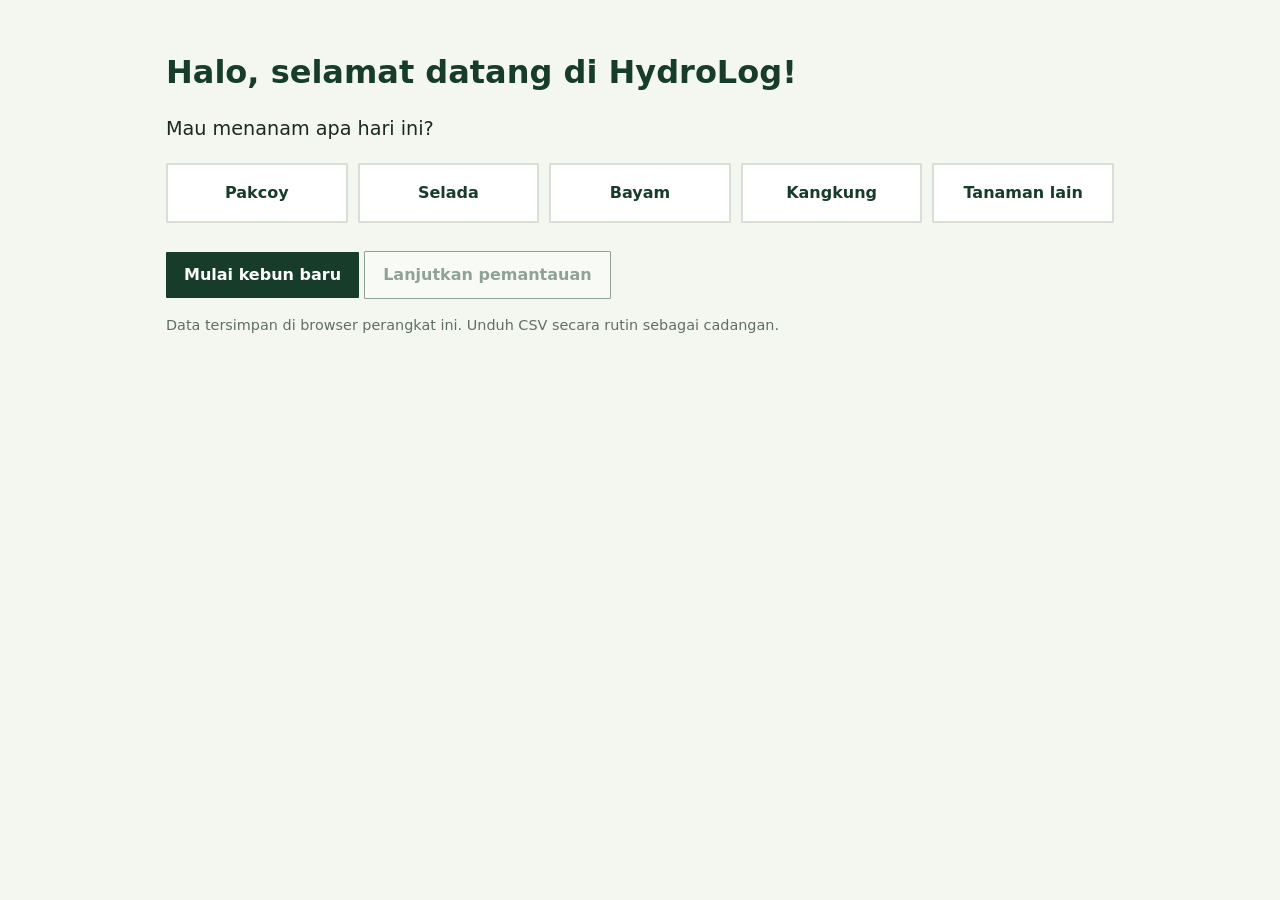
==== index.html @ 3993d4eb "Add files via upload" ====
<!DOCTYPE html><html lang="id"><head><meta charset="utf-8"><meta name="viewport" content="width=device-width,initial-scale=1"><title>HydroLog</title><link rel="stylesheet" href="style.css"></head>
<body><main style="padding-top:40px">
<h1 style="font-size:2rem;color:#173D2A">Halo, selamat datang di HydroLog!</h1>
<p style="font-size:1.2rem">Mau menanam apa hari ini?</p>
<div class="pl">
<a href="setup.html?t=Pakcoy">Pakcoy</a><a href="setup.html?t=Selada">Selada</a><a href="setup.html?t=Bayam">Bayam</a><a href="setup.html?t=Kangkung">Kangkung</a><a href="setup.html">Tanaman lain</a></div>
<p><a class="b" href="setup.html">Mulai kebun baru</a> <a id="lanjut" class="b l" href="dashboard.html">Lanjutkan pemantauan</a></p>
<p class="m">Data tersimpan di browser perangkat ini. Unduh CSV secara rutin sebagai cadangan.</p></main>
<script src="app.js"></script><script>if(!load().garden)$('lanjut').className='b l off'</script></body></html>
---- style.css ----
:root{--pri:#173D2A;--sec:#A8D5A2;--bg:#F3F7F0;--ink:#1b2a21;--mut:#5f6f64;--line:#d7e0d2;--ok:#3f9b57;--warn:#e0b030;--bad:#c94a3a;--blue:#3b7dd8;--off:#c9d1c4}
*{box-sizing:border-box}
body{margin:0;background:var(--bg);color:var(--ink);font:16px/1.5 system-ui,-apple-system,"Segoe UI",Roboto,sans-serif}
header{background:var(--pri);display:flex;flex-wrap:wrap;align-items:center;gap:6px 18px;padding:10px 16px}
.br{color:var(--sec);font-weight:700;font-size:1.2rem;text-decoration:none}
nav{display:flex;gap:4px;flex-wrap:wrap}nav a{color:#fff;text-decoration:none;padding:6px 12px;border-radius:1px}nav a.on{background:var(--sec);color:var(--pri);font-weight:600}
main{max-width:980px;margin:0 auto;padding:16px}
h1{font-size:1.6rem;margin:8px 0}h2{font-size:1.1rem;margin:22px 0 10px}
.c{background:#fff;border-radius:1px;padding:16px;margin-bottom:14px;box-shadow:0 1px 4px rgba(23,61,42,.1)}
.g{display:grid;grid-template-columns:repeat(auto-fit,minmax(150px,1fr));gap:12px}
.s b{display:block;font-size:1.6rem;color:var(--pri)}.m{color:var(--mut);font-size:.9rem}
label{display:block;font-size:.85rem;font-weight:600;margin:10px 0 4px}
input,select,textarea{width:100%;padding:10px;font:inherit;border:1px solid var(--line);border-radius:1px;background:#fff;color:var(--ink)}
.r2{display:grid;grid-template-columns:1fr 1fr;gap:10px}.r3{display:grid;grid-template-columns:2fr 1fr 1fr;gap:8px}
button,.b{display:inline-block;padding:11px 18px;font:inherit;font-weight:600;border:0;border-radius:1px;background:var(--pri);color:#fff;cursor:pointer;text-decoration:none;margin-top:12px}
.b.l,button.l{background:#fff;color:var(--pri);border:1px solid var(--pri)}button.x{background:none;color:var(--bad);padding:2px 8px;margin:0;font-size:.85rem}
.off{opacity:.45;pointer-events:none}
:focus-visible{outline:3px solid var(--warn);outline-offset:2px}
.pl{display:grid;grid-template-columns:repeat(auto-fit,minmax(130px,1fr));gap:10px}
.pl a{background:#fff;border:2px solid var(--line);border-radius:1px;padding:16px;text-align:center;font-weight:600;color:var(--pri);text-decoration:none}.pl a:hover{border-color:var(--pri);background:var(--sec)}
.mp{display:grid;gap:6px;margin-bottom:6px}
.mp button{margin:0;padding:8px 0;border-radius:1px;color:#fff;font-size:.8rem;min-width:0}
.mp button.sel{outline:3px solid var(--pri);outline-offset:1px}
.sehat{background:var(--ok)}.waspada{background:var(--warn);color:#222!important}.kritis{background:var(--bad)}.dipanen{background:var(--blue)}.kosong{background:var(--off);color:#222!important}
.lg span{display:inline-block;width:12px;height:12px;border-radius:1px;margin:0 4px 0 12px;vertical-align:middle}
table{width:100%;border-collapse:collapse;font-size:.9rem}th,td{text-align:left;padding:7px 6px;border-bottom:1px solid var(--line)}.t{overflow-x:auto}
.w{color:var(--bad);font-weight:600}
.tl{border-left:3px solid var(--sec);padding-left:12px;margin:0 0 12px 4px}
@media(max-width:560px){.r3{grid-template-columns:1fr 1fr}.r3 input:first-child{grid-column:1/3}}
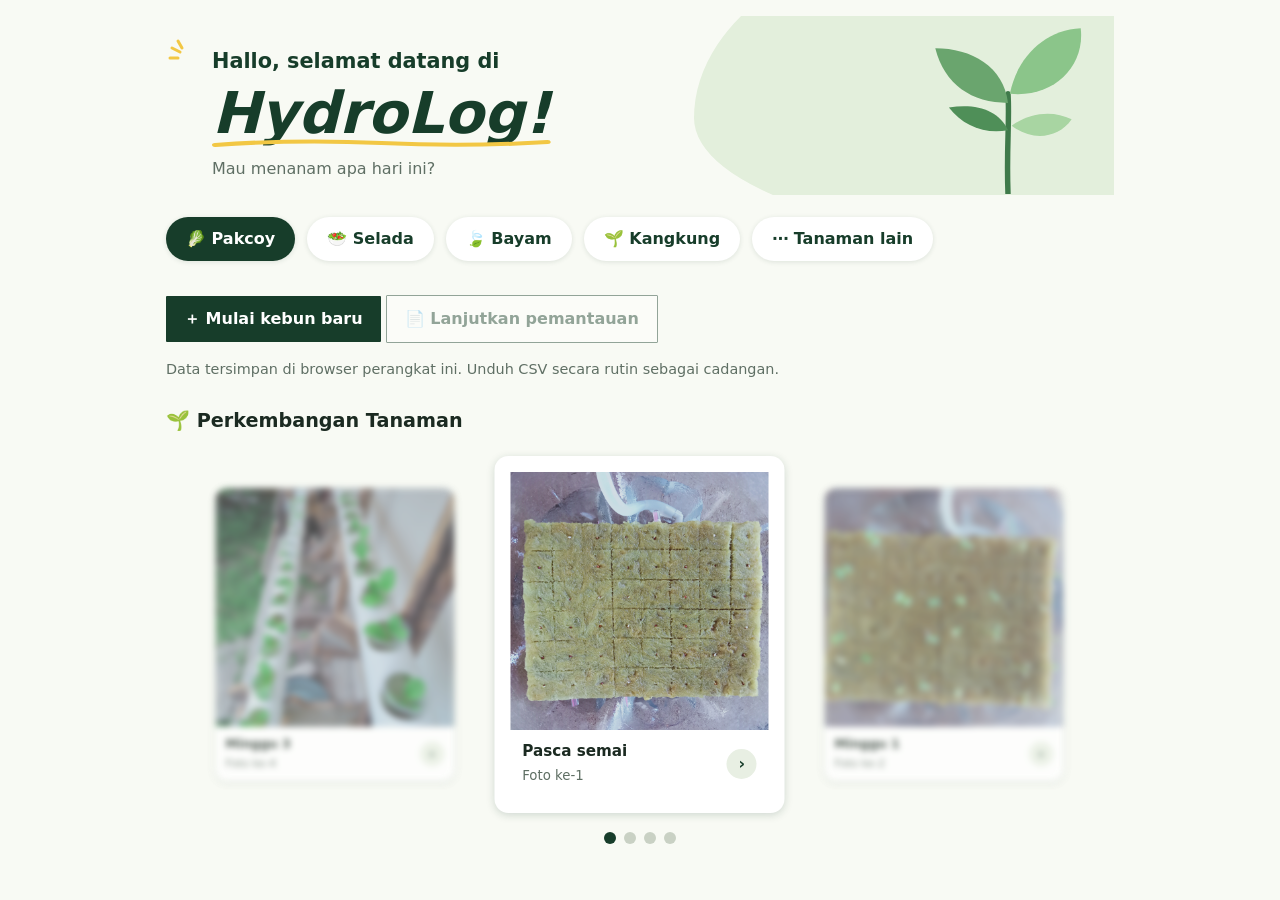
==== commit 150ce97b: "Enhance index.html with new styles and layout Added styles and enhanced layout for the HydroLog home" ====
--- a/index.html
+++ b/index.html
@@ -1,9 +1,69 @@
-<!DOCTYPE html><html lang="id"><head><meta charset="utf-8"><meta name="viewport" content="width=device-width,initial-scale=1"><title>HydroLog</title><link rel="stylesheet" href="style.css"></head>
-<body><main style="padding-top:40px">
-<h1 style="font-size:2rem;color:#173D2A">Halo, selamat datang di HydroLog!</h1>
-<p style="font-size:1.2rem">Mau menanam apa hari ini?</p>
-<div class="pl">
-<a href="setup.html?t=Pakcoy">Pakcoy</a><a href="setup.html?t=Selada">Selada</a><a href="setup.html?t=Bayam">Bayam</a><a href="setup.html?t=Kangkung">Kangkung</a><a href="setup.html">Tanaman lain</a></div>
-<p><a class="b" href="setup.html">Mulai kebun baru</a> <a id="lanjut" class="b l" href="dashboard.html">Lanjutkan pemantauan</a></p>
-<p class="m">Data tersimpan di browser perangkat ini. Unduh CSV secara rutin sebagai cadangan.</p></main>
-<script src="app.js"></script><script>if(!load().garden)$('lanjut').className='b l off'</script></body></html>
+<!DOCTYPE html><html lang="id"><head><meta charset="utf-8"><meta name="viewport" content="width=device-width,initial-scale=1"><title>HydroLog</title><link rel="stylesheet" href="style.css">
+<style>
+body{background:#f8faf4}
+.hero{position:relative;overflow:hidden;padding:30px 0 14px}
+.hero::before{content:"";position:absolute;right:-140px;top:-90px;width:560px;height:320px;background:#e3efdc;border-radius:55% 45% 30% 70%/60% 35% 65% 40%}
+.hero>*{position:relative}.hero .pt{position:absolute;right:6px;top:-4px;width:200px;height:auto}
+.sp{position:absolute!important;left:0;top:22px;width:34px;height:34px}
+.hero h1{margin:0 0 4px 46px;font-size:1.3rem;font-weight:600;color:var(--pri)}
+.hl{position:relative;display:inline-block;font:italic 800 clamp(2.3rem,8vw,3.6rem)/1.15 system-ui,sans-serif;color:var(--pri)}
+.hl svg{position:absolute;left:0;bottom:-2px;width:100%;height:12px}
+.hero p.q{margin:10px 0 0 46px;color:var(--mut)}
+.chips{display:flex;flex-wrap:wrap;gap:12px;margin:22px 0}
+.chip{margin:0;display:flex;gap:8px;align-items:center;background:#fff;color:var(--pri);padding:10px 20px;border-radius:99px;box-shadow:0 1px 5px rgba(23,61,42,.12)}
+.chip.on{background:var(--pri);color:#fff}
+.sh{display:flex;align-items:center;gap:8px;font-size:1.2rem;margin:26px 0 6px}
+.sl{--g:14px;--w:calc((100% - 2 * var(--g)) / 3);overflow:hidden;max-width:900px;margin:0 auto;padding:14px 0}
+.tr{display:flex;gap:var(--g);position:relative;transition:transform .8s ease}
+.tr figure{flex:0 0 var(--w);margin:0;background:#fff;border-radius:14px;overflow:hidden;cursor:pointer;box-shadow:0 2px 8px rgba(23,61,42,.18);transform:scale(.82);filter:blur(4px);opacity:.75;transition:transform .8s ease,filter .8s ease,opacity .8s ease}
+.tr figure.c{transform:none;filter:none;opacity:1}
+.tr.nt,.tr.nt figure{transition:none}
+.tr img{width:100%;aspect-ratio:1/1;object-fit:cover;display:block}
+figcaption{display:flex;align-items:center;gap:10px;padding:10px 12px}
+figcaption div{flex:1;min-width:0}figcaption b{display:block;font-size:.95rem}figcaption small{color:var(--mut)}
+.ar{width:30px;height:30px;border-radius:50%;background:#e8efe3;display:grid;place-items:center;color:var(--pri);font-weight:700}
+.dots{text-align:center}.dots button{width:12px;height:12px;padding:0;margin:0 4px;border-radius:50%;background:var(--off)}.dots button.on{background:var(--pri)}
+@media(max-width:560px){.hero .pt{width:110px}.hl{font-size:2.3rem}figcaption{padding:6px 8px}.ar{display:none}}
+@media(prefers-reduced-motion:reduce){.tr,.tr figure{transition:none}}
+</style></head>
+<body><main>
+<section class="hero">
+<svg class="sp" viewBox="0 0 34 34" aria-hidden="true"><g stroke="#f2c744" stroke-width="3" stroke-linecap="round"><path d="M6 10 L14 14"/><path d="M12 3 L16 10"/><path d="M4 20 L12 20"/></g></svg>
+<svg class="pt" viewBox="0 0 220 200" aria-hidden="true"><path d="M110 200C108 150 112 120 110 90" stroke="#3f7a4a" stroke-width="6" fill="none" stroke-linecap="round"/><path d="M110 100C70 100 40 80 30 40C70 40 105 60 110 100Z" fill="#6aa56e"/><path d="M112 90C120 50 150 20 190 18C195 60 160 95 112 90Z" fill="#8bc58a"/><path d="M110 130C85 135 60 125 45 105C75 100 100 108 110 130Z" fill="#4f8f58"/><path d="M114 125C135 110 160 108 180 118C165 140 135 142 114 125Z" fill="#a8d5a2"/></svg>
+<h1>Hallo, selamat datang di</h1>
+<span class="hl" style="margin-left:46px">HydroLog!<svg viewBox="0 0 220 12" preserveAspectRatio="none" aria-hidden="true"><path d="M2 8Q55 2 110 6T218 5" stroke="#f2c744" stroke-width="4" fill="none" stroke-linecap="round"/></svg></span>
+<p class="q">Mau menanam apa hari ini?</p></section>
+<div class="chips" role="group" aria-label="Pilih tanaman">
+<button class="chip" type="button" data-t="Pakcoy">🥬 Pakcoy</button><button class="chip" type="button" data-t="Selada">🥗 Selada</button><button class="chip" type="button" data-t="Bayam">🍃 Bayam</button><button class="chip" type="button" data-t="Kangkung">🌱 Kangkung</button><button class="chip" type="button" data-t="">⋯ Tanaman lain</button></div>
+<p><a id="mulai" class="b" href="setup.html">＋ Mulai kebun baru</a> <a id="lanjut" class="b l" href="dashboard.html">📄 Lanjutkan pemantauan</a></p>
+<p class="m">Data tersimpan di browser perangkat ini. Unduh CSV secara rutin sebagai cadangan.</p>
+<section id="gal" hidden><h2 class="sh">🌱 Perkembangan Tanaman</h2>
+<div class="sl" id="sl"><div class="tr" id="tr"></div></div>
+<div class="dots" id="dt"></div></section></main>
+<script src="app.js"></script>
+<script>
+if(!load().garden)$('lanjut').className='b l off';
+(function(){var ch=document.querySelectorAll('.chip');
+function pilih(t){[].forEach.call(ch,function(c){var on=c.dataset.t===t;c.classList.toggle('on',on);c.setAttribute('aria-pressed',on)});$('mulai').href='setup.html'+(t?'?t='+encodeURIComponent(t):'')}
+[].forEach.call(ch,function(c){c.onclick=function(){pilih(c.dataset.t)}});pilih('Pakcoy')})();
+(function(){var MAX=40,list=[],n=0,i=0,timer=null,tr=$('tr'),sl=$('sl'),dt=$('dt');
+function lb(k){return k===1?'Pasca semai':'Minggu '+(k-1)}
+function cek(k){if(k>MAX)return mulai();var im=new Image();im.onload=function(){list.push(k);cek(k+1)};im.onerror=mulai;im.src='Gambar'+k+'.jpg'}
+function pos(anim){var f=tr.children[i];if(!f)return;tr.classList.toggle('nt',!anim);tr.style.transform='translateX('+(sl.clientWidth/2-(f.offsetLeft+f.offsetWidth/2))+'px)'}
+function info(){[].forEach.call(tr.children,function(f,j){f.className=j===i?'c':''});var r=n>1?(i-1+n)%n:0;[].forEach.call(dt.children,function(b,j){b.className=j===r?'on':''})}
+function go(k){i=k;pos(true);info()}
+function play(){stop();if(n>1&&!matchMedia('(prefers-reduced-motion:reduce)').matches)timer=setInterval(function(){go(i+1)},3500)}
+function stop(){clearInterval(timer)}
+function snap(k){i=k;pos(false);info();tr.offsetWidth;tr.classList.remove('nt')}
+function mulai(){n=list.length;if(!n)return;$('gal').hidden=false;
+ var arr=n>1?[list[n-1]].concat(list,[list[0],list[1%n]]):list;i=n>1?1:0;
+ tr.innerHTML=arr.map(function(k){return'<figure><img src="Gambar'+k+'.jpg" alt="'+lb(k)+'"><figcaption><div><b>'+lb(k)+'</b><small>Foto ke-'+k+'</small></div><span class="ar">›</span></figcaption></figure>'}).join('');
+ tr.addEventListener('transitionend',function(e){if(e.target!==tr)return;if(i>n)snap(1);else if(i<1)snap(n)});
+ tr.onclick=function(e){var f=e.target.closest('figure');if(f&&n>1){go([].indexOf.call(tr.children,f));play()}};
+ addEventListener('resize',function(){pos(false)});
+ if(n>1){dt.innerHTML=list.map(function(k,j){return'<button type="button" aria-label="'+lb(k)+'" data-j="'+j+'"></button>'}).join('');
+  dt.onclick=function(e){var j=e.target.dataset.j;if(j!=null){go(+j+1);play()}};
+  var g=$('gal');g.onmouseenter=stop;g.onmouseleave=play;g.ontouchstart=stop;g.ontouchend=play}
+ pos(false);info();tr.offsetWidth;tr.classList.remove('nt');play()}
+cek(1)})();
+</script></body></html>
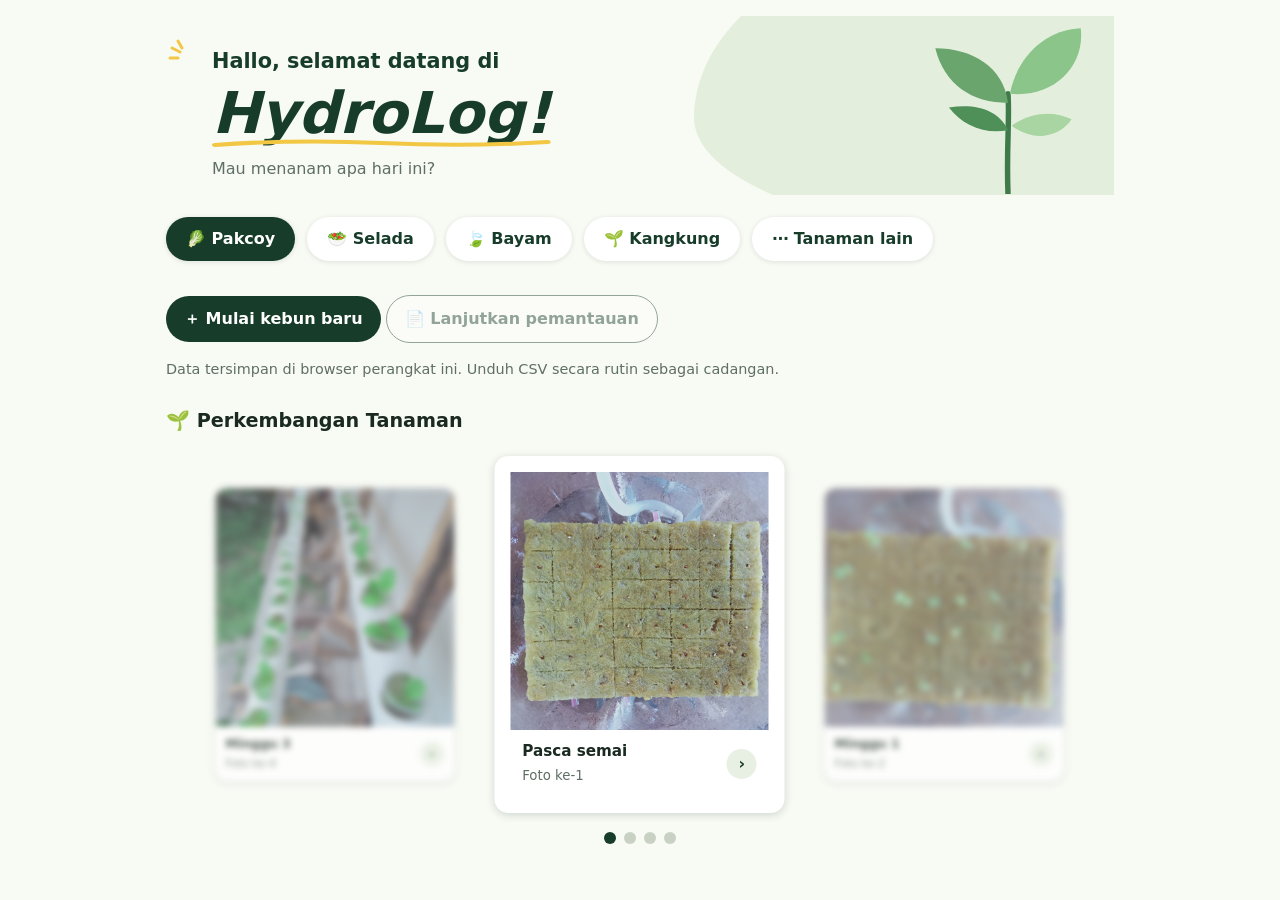
==== commit d16428b4: "Fix HTML formatting and update hero section styles" ====
--- a/index.html
+++ b/index.html
@@ -1,7 +1,7 @@
 <!DOCTYPE html><html lang="id"><head><meta charset="utf-8"><meta name="viewport" content="width=device-width,initial-scale=1"><title>HydroLog</title><link rel="stylesheet" href="style.css">
 <style>
 body{background:#f8faf4}
-.hero{position:relative;overflow:hidden;padding:30px 0 14px}
+.hero{position:relative;overflow:hidden;padding:30px 0 14px} 
 .hero::before{content:"";position:absolute;right:-140px;top:-90px;width:560px;height:320px;background:#e3efdc;border-radius:55% 45% 30% 70%/60% 35% 65% 40%}
 .hero>*{position:relative}.hero .pt{position:absolute;right:6px;top:-4px;width:200px;height:auto}
 .sp{position:absolute!important;left:0;top:22px;width:34px;height:34px}
--- a/style.css
+++ b/style.css
@@ -3,26 +3,26 @@
 body{margin:0;background:var(--bg);color:var(--ink);font:16px/1.5 system-ui,-apple-system,"Segoe UI",Roboto,sans-serif}
 header{background:var(--pri);display:flex;flex-wrap:wrap;align-items:center;gap:6px 18px;padding:10px 16px}
 .br{color:var(--sec);font-weight:700;font-size:1.2rem;text-decoration:none}
-nav{display:flex;gap:4px;flex-wrap:wrap}nav a{color:#fff;text-decoration:none;padding:6px 12px;border-radius:1px}nav a.on{background:var(--sec);color:var(--pri);font-weight:600}
+nav{display:flex;gap:4px;flex-wrap:wrap}nav a{color:#fff;text-decoration:none;padding:6px 12px;border-radius:99px}nav a.on{background:var(--sec);color:var(--pri);font-weight:600}
 main{max-width:980px;margin:0 auto;padding:16px}
 h1{font-size:1.6rem;margin:8px 0}h2{font-size:1.1rem;margin:22px 0 10px}
-.c{background:#fff;border-radius:1px;padding:16px;margin-bottom:14px;box-shadow:0 1px 4px rgba(23,61,42,.1)}
+.c{background:#fff;border-radius:14px;padding:16px;margin-bottom:14px;box-shadow:0 1px 4px rgba(23,61,42,.1)}
 .g{display:grid;grid-template-columns:repeat(auto-fit,minmax(150px,1fr));gap:12px}
 .s b{display:block;font-size:1.6rem;color:var(--pri)}.m{color:var(--mut);font-size:.9rem}
 label{display:block;font-size:.85rem;font-weight:600;margin:10px 0 4px}
-input,select,textarea{width:100%;padding:10px;font:inherit;border:1px solid var(--line);border-radius:1px;background:#fff;color:var(--ink)}
+input,select,textarea{width:100%;padding:10px;font:inherit;border:1px solid var(--line);border-radius:8px;background:#fff;color:var(--ink)}
 .r2{display:grid;grid-template-columns:1fr 1fr;gap:10px}.r3{display:grid;grid-template-columns:2fr 1fr 1fr;gap:8px}
-button,.b{display:inline-block;padding:11px 18px;font:inherit;font-weight:600;border:0;border-radius:1px;background:var(--pri);color:#fff;cursor:pointer;text-decoration:none;margin-top:12px}
+button,.b{display:inline-block;padding:11px 18px;font:inherit;font-weight:600;border:0;border-radius:99px;background:var(--pri);color:#fff;cursor:pointer;text-decoration:none;margin-top:12px}
 .b.l,button.l{background:#fff;color:var(--pri);border:1px solid var(--pri)}button.x{background:none;color:var(--bad);padding:2px 8px;margin:0;font-size:.85rem}
 .off{opacity:.45;pointer-events:none}
 :focus-visible{outline:3px solid var(--warn);outline-offset:2px}
 .pl{display:grid;grid-template-columns:repeat(auto-fit,minmax(130px,1fr));gap:10px}
-.pl a{background:#fff;border:2px solid var(--line);border-radius:1px;padding:16px;text-align:center;font-weight:600;color:var(--pri);text-decoration:none}.pl a:hover{border-color:var(--pri);background:var(--sec)}
+.pl a{background:#fff;border:2px solid var(--line);border-radius:14px;padding:16px;text-align:center;font-weight:600;color:var(--pri);text-decoration:none}.pl a:hover{border-color:var(--pri);background:var(--sec)}
 .mp{display:grid;gap:6px;margin-bottom:6px}
-.mp button{margin:0;padding:8px 0;border-radius:1px;color:#fff;font-size:.8rem;min-width:0}
+.mp button{margin:0;padding:8px 0;border-radius:8px;color:#fff;font-size:.8rem;min-width:0}
 .mp button.sel{outline:3px solid var(--pri);outline-offset:1px}
 .sehat{background:var(--ok)}.waspada{background:var(--warn);color:#222!important}.kritis{background:var(--bad)}.dipanen{background:var(--blue)}.kosong{background:var(--off);color:#222!important}
-.lg span{display:inline-block;width:12px;height:12px;border-radius:1px;margin:0 4px 0 12px;vertical-align:middle}
+.lg span{display:inline-block;width:12px;height:12px;border-radius:3px;margin:0 4px 0 12px;vertical-align:middle}
 table{width:100%;border-collapse:collapse;font-size:.9rem}th,td{text-align:left;padding:7px 6px;border-bottom:1px solid var(--line)}.t{overflow-x:auto}
 .w{color:var(--bad);font-weight:600}
 .tl{border-left:3px solid var(--sec);padding-left:12px;margin:0 0 12px 4px}
